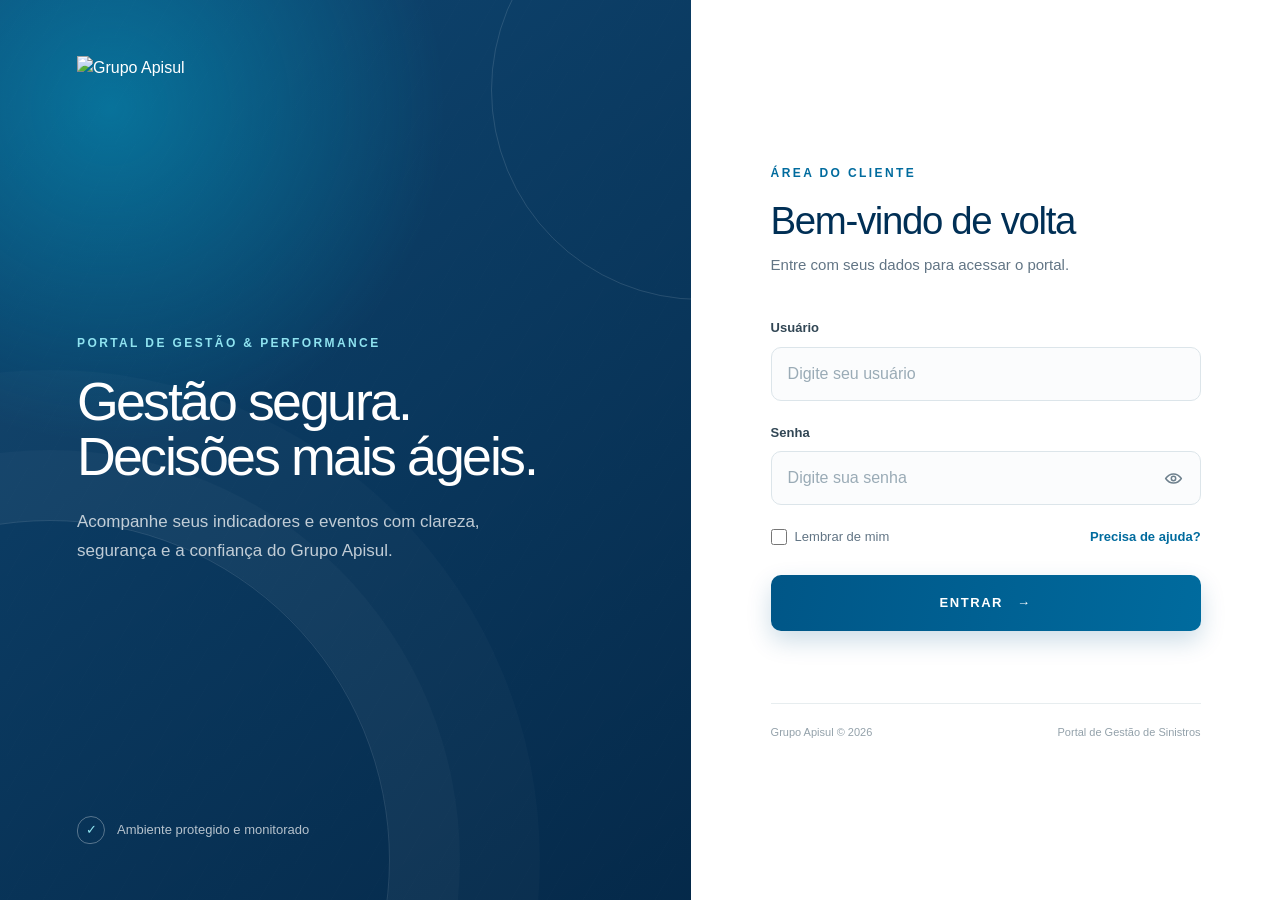
==== index.html @ d8684c1e "Portal do Cliente: código atual + base multi-tenant no Supabase - Site estático atual (login, dashbo" ====
<!DOCTYPE html><html lang="pt-BR"><head><script src="assets/config.local.js"></script><script defer src="assets/login-funcional.js"></script><meta charSet="utf-8"/><meta name="viewport" content="width=device-width, initial-scale=1"/><link rel="preload" as="image" href="assets/logo-apisul-branca.png"/><link rel="stylesheet" href="assets/index-DTaLYYXT.css" data-rsc-css-href="assets/index-DTaLYYXT.css" data-precedence="vite-rsc/importer-resources"/><link rel="modulepreload" href="assets/layout-segment-context-DkXwvmkM.js" crossorigin=""/><link rel="modulepreload" href="assets/rolldown-runtime-S-ySWqyJ.js" crossorigin=""/><link rel="modulepreload" href="assets/index-6vreRsWN.js" crossorigin=""/><link rel="modulepreload" href="assets/framework-DjPHiq1u.js" crossorigin=""/><link rel="modulepreload" href="assets/page-DOqHKVIl.js" crossorigin=""/><title>Portal de Gestão & Performance | APISUL</title><meta name="description" content="Portal de Gestão & Performance APISUL"/><link rel="shortcut icon" type="image/png" href="assets/icone-apisul.png"/><link rel="icon" type="image/png" href="assets/icone-apisul.png"/><meta name="codex-preview" content="development"/><script>self.__VINEXT_RSC_PARAMS__={}</script><script>self.__VINEXT_RSC_NAV__={"pathname":"/","searchParams":[]}</script><link rel="modulepreload" href="assets/index-6vreRsWN.js" />
<link rel="preload" href="assets/_vinext_fonts/geist-8ac0455e797f/geist-ff2310f5.woff2" as="font" type="font/woff2" crossorigin />
<link rel="preload" href="assets/_vinext_fonts/geist-8ac0455e797f/geist-875ccdd4.woff2" as="font" type="font/woff2" crossorigin />
<link rel="preload" href="assets/_vinext_fonts/geist-8ac0455e797f/geist-52306abf.woff2" as="font" type="font/woff2" crossorigin />
<link rel="preload" href="assets/_vinext_fonts/geist-8ac0455e797f/geist-001175b1.woff2" as="font" type="font/woff2" crossorigin />
<link rel="preload" href="assets/_vinext_fonts/geist-8ac0455e797f/geist-98bbbccb.woff2" as="font" type="font/woff2" crossorigin />
<link rel="preload" href="assets/_vinext_fonts/geist-mono-00e989178794/geist-mono-f6b33328.woff2" as="font" type="font/woff2" crossorigin />
<link rel="preload" href="assets/_vinext_fonts/geist-mono-00e989178794/geist-mono-44e03052.woff2" as="font" type="font/woff2" crossorigin />
<link rel="preload" href="assets/_vinext_fonts/geist-mono-00e989178794/geist-mono-0638449e.woff2" as="font" type="font/woff2" crossorigin />
<link rel="preload" href="assets/_vinext_fonts/geist-mono-00e989178794/geist-mono-971fb274.woff2" as="font" type="font/woff2" crossorigin />
<link rel="preload" href="assets/_vinext_fonts/geist-mono-00e989178794/geist-mono-44745446.woff2" as="font" type="font/woff2" crossorigin />
<link rel="preload" href="assets/_vinext_fonts/geist-mono-00e989178794/geist-mono-013b2f2f.woff2" as="font" type="font/woff2" crossorigin />
<style data-vinext-fonts>/* cyrillic-ext */
@font-face {
  font-family: 'Geist';
  font-style: normal;
  font-weight: 100 900;
  font-display: swap;
  src: url(assets/_vinext_fonts/geist-8ac0455e797f/geist-ff2310f5.woff2) format('woff2');
  unicode-range: U+0460-052F, U+1C80-1C8A, U+20B4, U+2DE0-2DFF, U+A640-A69F, U+FE2E-FE2F;
}
/* cyrillic */
@font-face {
  font-family: 'Geist';
  font-style: normal;
  font-weight: 100 900;
  font-display: swap;
  src: url(assets/_vinext_fonts/geist-8ac0455e797f/geist-875ccdd4.woff2) format('woff2');
  unicode-range: U+0301, U+0400-045F, U+0490-0491, U+04B0-04B1, U+2116;
}
/* vietnamese */
@font-face {
  font-family: 'Geist';
  font-style: normal;
  font-weight: 100 900;
  font-display: swap;
  src: url(assets/_vinext_fonts/geist-8ac0455e797f/geist-52306abf.woff2) format('woff2');
  unicode-range: U+0102-0103, U+0110-0111, U+0128-0129, U+0168-0169, U+01A0-01A1, U+01AF-01B0, U+0300-0301, U+0303-0304, U+0308-0309, U+0323, U+0329, U+1EA0-1EF9, U+20AB;
}
/* latin-ext */
@font-face {
  font-family: 'Geist';
  font-style: normal;
  font-weight: 100 900;
  font-display: swap;
  src: url(assets/_vinext_fonts/geist-8ac0455e797f/geist-001175b1.woff2) format('woff2');
  unicode-range: U+0100-02BA, U+02BD-02C5, U+02C7-02CC, U+02CE-02D7, U+02DD-02FF, U+0304, U+0308, U+0329, U+1D00-1DBF, U+1E00-1E9F, U+1EF2-1EFF, U+2020, U+20A0-20AB, U+20AD-20C0, U+2113, U+2C60-2C7F, U+A720-A7FF;
}
/* latin */
@font-face {
  font-family: 'Geist';
  font-style: normal;
  font-weight: 100 900;
  font-display: swap;
  src: url(assets/_vinext_fonts/geist-8ac0455e797f/geist-98bbbccb.woff2) format('woff2');
  unicode-range: U+0000-00FF, U+0131, U+0152-0153, U+02BB-02BC, U+02C6, U+02DA, U+02DC, U+0304, U+0308, U+0329, U+2000-206F, U+20AC, U+2122, U+2191, U+2193, U+2212, U+2215, U+FEFF, U+FFFD;
}

.__font_geist_0tvmz3h { font-family: 'Geist', sans-serif; }

.__variable_geist_0tvmz3h { --font-geist-sans: 'Geist', sans-serif; }

/* cyrillic-ext */
@font-face {
  font-family: 'Geist Mono';
  font-style: normal;
  font-weight: 100 900;
  font-display: swap;
  src: url(assets/_vinext_fonts/geist-mono-00e989178794/geist-mono-f6b33328.woff2) format('woff2');
  unicode-range: U+0460-052F, U+1C80-1C8A, U+20B4, U+2DE0-2DFF, U+A640-A69F, U+FE2E-FE2F;
}
/* cyrillic */
@font-face {
  font-family: 'Geist Mono';
  font-style: normal;
  font-weight: 100 900;
  font-display: swap;
  src: url(assets/_vinext_fonts/geist-mono-00e989178794/geist-mono-44e03052.woff2) format('woff2');
  unicode-range: U+0301, U+0400-045F, U+0490-0491, U+04B0-04B1, U+2116;
}
/* symbols2 */
@font-face {
  font-family: 'Geist Mono';
  font-style: normal;
  font-weight: 100 900;
  font-display: swap;
  src: url(assets/_vinext_fonts/geist-mono-00e989178794/geist-mono-0638449e.woff2) format('woff2');
  unicode-range: U+2000-2001, U+2004-2008, U+200A, U+23B8-23BD, U+2500-259F;
}
/* vietnamese */
@font-face {
  font-family: 'Geist Mono';
  font-style: normal;
  font-weight: 100 900;
  font-display: swap;
  src: url(assets/_vinext_fonts/geist-mono-00e989178794/geist-mono-971fb274.woff2) format('woff2');
  unicode-range: U+0102-0103, U+0110-0111, U+0128-0129, U+0168-0169, U+01A0-01A1, U+01AF-01B0, U+0300-0301, U+0303-0304, U+0308-0309, U+0323, U+0329, U+1EA0-1EF9, U+20AB;
}
/* latin-ext */
@font-face {
  font-family: 'Geist Mono';
  font-style: normal;
  font-weight: 100 900;
  font-display: swap;
  src: url(assets/_vinext_fonts/geist-mono-00e989178794/geist-mono-44745446.woff2) format('woff2');
  unicode-range: U+0100-02BA, U+02BD-02C5, U+02C7-02CC, U+02CE-02D7, U+02DD-02FF, U+0304, U+0308, U+0329, U+1D00-1DBF, U+1E00-1E9F, U+1EF2-1EFF, U+2020, U+20A0-20AB, U+20AD-20C0, U+2113, U+2C60-2C7F, U+A720-A7FF;
}
/* latin */
@font-face {
  font-family: 'Geist Mono';
  font-style: normal;
  font-weight: 100 900;
  font-display: swap;
  src: url(assets/_vinext_fonts/geist-mono-00e989178794/geist-mono-013b2f2f.woff2) format('woff2');
  unicode-range: U+0000-00FF, U+0131, U+0152-0153, U+02BB-02BC, U+02C6, U+02DA, U+02DC, U+0304, U+0308, U+0329, U+2000-206F, U+20AC, U+2122, U+2191, U+2193, U+2212, U+2215, U+FEFF, U+FFFD;
}

.__font_geist_mono_1diim1n { font-family: 'Geist Mono', sans-serif; }

.__variable_geist_mono_1diim1n { --font-geist-mono: 'Geist Mono', sans-serif; }
</style>
</head><body class="__variable_geist_0tvmz3h __variable_geist_mono_1diim1n antialiased"><main class="login-page"><section class="brand-panel" aria-label="Portal de Gestão & Performance Apisul"><div class="brand-noise"></div><div class="brand-content"><img class="apisul-logo apisul-logo--white" src="assets/logo-apisul-branca.png" alt="Grupo Apisul"/><div class="brand-copy"><span class="eyebrow">Portal de Gestão & Performance</span><h1 aria-label="Gestão segura. Decisões mais ágeis."><span class="hero-line" aria-hidden="true"><span class="hero-character" style="animation-delay:0.22s">G</span><span class="hero-character" style="animation-delay:0.237s">e</span><span class="hero-character" style="animation-delay:0.254s">s</span><span class="hero-character" style="animation-delay:0.271s">t</span><span class="hero-character" style="animation-delay:0.28800000000000003s">ã</span><span class="hero-character" style="animation-delay:0.305s">o</span><span class="hero-character" style="animation-delay:0.322s"> </span><span class="hero-character" style="animation-delay:0.339s">s</span><span class="hero-character" style="animation-delay:0.356s">e</span><span class="hero-character" style="animation-delay:0.373s">g</span><span class="hero-character" style="animation-delay:0.39s">u</span><span class="hero-character" style="animation-delay:0.40700000000000003s">r</span><span class="hero-character" style="animation-delay:0.42400000000000004s">a</span><span class="hero-character" style="animation-delay:0.44100000000000006s">.</span></span><span class="hero-line" aria-hidden="true"><span class="hero-character" style="animation-delay:0.458s">D</span><span class="hero-character" style="animation-delay:0.475s">e</span><span class="hero-character" style="animation-delay:0.492s">c</span><span class="hero-character" style="animation-delay:0.509s">i</span><span class="hero-character" style="animation-delay:0.526s">s</span><span class="hero-character" style="animation-delay:0.543s">õ</span><span class="hero-character" style="animation-delay:0.56s">e</span><span class="hero-character" style="animation-delay:0.5770000000000001s">s</span><span class="hero-character" style="animation-delay:0.594s"> </span><span class="hero-character" style="animation-delay:0.611s">m</span><span class="hero-character" style="animation-delay:0.628s">a</span><span class="hero-character" style="animation-delay:0.645s">i</span><span class="hero-character" style="animation-delay:0.662s">s</span><span class="hero-character" style="animation-delay:0.679s"> </span><span class="hero-character" style="animation-delay:0.6960000000000001s">á</span><span class="hero-character" style="animation-delay:0.7130000000000001s">g</span><span class="hero-character" style="animation-delay:0.73s">e</span><span class="hero-character" style="animation-delay:0.747s">i</span><span class="hero-character" style="animation-delay:0.764s">s</span><span class="hero-character" style="animation-delay:0.781s">.</span></span></h1><p>Acompanhe seus indicadores e eventos com clareza, segurança e a confiança do Grupo Apisul.</p></div><div class="security-note"><span class="shield">✓</span>Ambiente protegido e monitorado</div></div></section><section class="form-panel"><div class="form-wrap"><img class="mobile-logo" src="assets/logo-apisul-branca.png" alt="Grupo Apisul"/><header><span class="eyebrow eyebrow--blue">Área do cliente</span><h2>Bem-vindo de volta</h2><p>Entre com seus dados para acessar o portal.</p></header><form id="login-form" noValidate=""><div class="field"><label for="login">Usuário</label><input id="login" type="text" autoComplete="username" placeholder="Digite seu usuário" required="" name="login" value=""/></div><div class="field"><label for="password">Senha</label><div class="password-wrap"><input id="password" type="password" autoComplete="current-password" placeholder="Digite sua senha" required="" name="password" value=""/><button class="eye-button" type="button" aria-label="Mostrar senha" aria-pressed="false"><svg viewBox="0 0 24 24" aria-hidden="true"><path d="M3 12s3.7-5.2 9-5.2 9 5.2 9 5.2-3.7 5.2-9 5.2S3 12 3 12z"></path><circle cx="12" cy="12" r="2.5"></circle></svg></button></div></div><div class="form-options"><label class="remember"><input type="checkbox" name="remember"/><span>Lembrar de mim</span></label><a href="https://wa.me/5541991032172?text=Ol%C3%A1,%20preciso%20de%20ajuda%20para%20acessar%20o%20portal%20de%20sinistros." target="_blank" rel="noopener noreferrer" aria-label="Precisa de ajuda? Fale conosco pelo WhatsApp">Precisa de ajuda?</a></div><button class="submit-button" type="submit"><span>ENTRAR</span><span aria-hidden="true">→</span></button></form><footer><span>Grupo Apisul © 2026</span><span>Portal de Gestão de Sinistros</span></footer></div></section></main><script id="_R_">import("assets/index-6vreRsWN.js")</script></body></html><script>self.__VINEXT_RSC_CHUNKS__=self.__VINEXT_RSC_CHUNKS__||[];self.__VINEXT_RSC_CHUNKS__.push("2:I[\"8c0f216c4604\",[],\"Children\",1]\n3:I[\"15c18cfaeeff\",[],\"LayoutSegmentProvider\",1]\n4:I[\"8c0f216c4604\",[],\"Slot\",1]\n5:I[\"593f344dc510\",[],\"RedirectBoundary\",1]\n:HL[\"assets/index-DTaLYYXT.css\",\"style\"]\n0:{\"__route\":\"route:/\",\"__interceptionContext\":null,\"__layoutIds\":[\"layout:/\"],\"__rootLayout\":\"/\",\"page:/\":\"$L1\",\"layout:/\":[[[[\"$\",\"link\",\"css:assets/index-DTaLYYXT.css\",{\"rel\":\"stylesheet\",\"precedence\":\"vite-rsc/importer-resources\",\"href\":\"assets/index-DTaLYYXT.css\",\"data-rsc-css-href\":\"assets/index-DTaLYYXT.css\"}],\"$undefined\"],[\"$\",\"html\",null,{\"lang\":\"en\",\"children\":[\"$\",\"body\",null,{\"className\":\"__variable_geist_0tvmz3h __variable_geist_mono_1diim1n antialiased\",\"children\":[\"$\",\"$L2\",null,{}]}]}]],null],\"route:/\":[[[\"$\",\"meta\",null,{\"charSet\":\"utf-8\"}],[[\"$\",\"title\",\"0\",{\"children\":\"Portal de Gestão & Performance | APISUL\"}],[\"$\",\"meta\",\"1\",{\"name\":\"description\",\"content\":\"Portal de Gestão & Performance APISUL\"}],[\"$\",\"link\",\"2\",{\"rel\":\"shortcut icon\",\"href\":\"assets/icone-apisul.png\"}],[\"$\",\"link\",\"3\",{\"rel\":\"icon\",\"href\":\"assets/icone-apisul.png\"}],[\"$\",\"meta\",\"4\",{\"name\":\"codex-preview\",\"content\":\"development\"}]],[[\"$\",\"meta\",\"0\",{\"name\":\"viewport\",\"content\":\"width=device-width, initial-scale=1\"}]]],[\"$\",\"$L3\",null,{\"segmentMap\":{\"children\":[]},\"children\":[\"$\",\"$L4\",null,{\"id\":\"layout:/\",\"parallelSlots\":\"$undefined\",\"children\":[\"$\",\"$L5\",null,{\"children\":[\"$\",\"$L3\",null,{\"segmentMap\":{\"children\":[]},\"children\":[\"$\",\"$L4\",null,{\"id\":\"page:/\"}]}]}]}]}]],\"__layoutFlags\":{\"layout:/\":\"s\"},\"__artifactCompatibility\":{\"schemaVersion\":1,\"graphVersion\":\"app-route-graph:4uhn5s1wvoptc\",\"deploymentVersion\":\"51b3cd60-5f84-4f43-9ebd-02b83303400e\",\"appElementsSchemaVersion\":1,\"rscPayloadSchemaVersion\":1,\"rootBoundaryId\":\"/\",\"renderEpoch\":null}}\n")</script><script>self.__VINEXT_RSC_CHUNKS__=self.__VINEXT_RSC_CHUNKS__||[];self.__VINEXT_RSC_CHUNKS__.push("6:I[\"6efdf509a785\",[],\"default\",1]\n1:[\"$\",\"$L6\",null,{\"params\":\"$@7\",\"searchParams\":\"$@8\"}]\n7:{}\n8:{}\n")</script><script>self.__VINEXT_RSC_DONE__=true</script>
---- assets/index-DTaLYYXT.css ----
/*! tailwindcss v4.2.1 | MIT License | https://tailwindcss.com */
@layer theme{:root,:host{--font-sans:ui-sans-serif, system-ui, sans-serif, "Apple Color Emoji", "Segoe UI Emoji", "Segoe UI Symbol", "Noto Color Emoji";--font-mono:ui-monospace, SFMono-Regular, Menlo, Monaco, Consolas, "Liberation Mono", "Courier New", monospace;--spacing:.25rem;--default-font-family:var(--font-sans);--default-mono-font-family:var(--font-mono)}}@layer base{*,:after,:before,::backdrop{box-sizing:border-box;border:0 solid;margin:0;padding:0}::file-selector-button{box-sizing:border-box;border:0 solid;margin:0;padding:0}html,:host{-webkit-text-size-adjust:100%;tab-size:4;line-height:1.5;font-family:var(--default-font-family,ui-sans-serif, system-ui, sans-serif, "Apple Color Emoji", "Segoe UI Emoji", "Segoe UI Symbol", "Noto Color Emoji");font-feature-settings:var(--default-font-feature-settings,normal);font-variation-settings:var(--default-font-variation-settings,normal);-webkit-tap-highlight-color:transparent}hr{height:0;color:inherit;border-top-width:1px}abbr:where([title]){-webkit-text-decoration:underline dotted;text-decoration:underline dotted}h1,h2,h3,h4,h5,h6{font-size:inherit;font-weight:inherit}a{color:inherit;-webkit-text-decoration:inherit;-webkit-text-decoration:inherit;-webkit-text-decoration:inherit;-webkit-text-decoration:inherit;text-decoration:inherit}b,strong{font-weight:bolder}code,kbd,samp,pre{font-family:var(--default-mono-font-family,ui-monospace, SFMono-Regular, Menlo, Monaco, Consolas, "Liberation Mono", "Courier New", monospace);font-feature-settings:var(--default-mono-font-feature-settings,normal);font-variation-settings:var(--default-mono-font-variation-settings,normal);font-size:1em}small{font-size:80%}sub,sup{vertical-align:baseline;font-size:75%;line-height:0;position:relative}sub{bottom:-.25em}sup{top:-.5em}table{text-indent:0;border-color:inherit;border-collapse:collapse}:-moz-focusring{outline:auto}progress{vertical-align:baseline}summary{display:list-item}ol,ul,menu{list-style:none}img,svg,video,canvas,audio,iframe,embed,object{vertical-align:middle;display:block}img,video{max-width:100%;height:auto}button,input,select,optgroup,textarea{font:inherit;font-feature-settings:inherit;font-variation-settings:inherit;letter-spacing:inherit;color:inherit;opacity:1;background-color:#0000;border-radius:0}::file-selector-button{font:inherit;font-feature-settings:inherit;font-variation-settings:inherit;letter-spacing:inherit;color:inherit;opacity:1;background-color:#0000;border-radius:0}:where(select:is([multiple],[size])) optgroup{font-weight:bolder}:where(select:is([multiple],[size])) optgroup option{padding-inline-start:20px}::file-selector-button{margin-inline-end:4px}::placeholder{opacity:1}@supports (not ((-webkit-appearance:-apple-pay-button))) or (contain-intrinsic-size:1px){::placeholder{color:currentColor}@supports (color:color-mix(in lab, red, red)){::placeholder{color:color-mix(in oklab, currentcolor 50%, transparent)}}}textarea{resize:vertical}::-webkit-search-decoration{-webkit-appearance:none}::-webkit-date-and-time-value{min-height:1lh;text-align:inherit}::-webkit-datetime-edit{display:inline-flex}::-webkit-datetime-edit-fields-wrapper{padding:0}::-webkit-datetime-edit{padding-block:0}::-webkit-datetime-edit-year-field{padding-block:0}::-webkit-datetime-edit-month-field{padding-block:0}::-webkit-datetime-edit-day-field{padding-block:0}::-webkit-datetime-edit-hour-field{padding-block:0}::-webkit-datetime-edit-minute-field{padding-block:0}::-webkit-datetime-edit-second-field{padding-block:0}::-webkit-datetime-edit-millisecond-field{padding-block:0}::-webkit-datetime-edit-meridiem-field{padding-block:0}::-webkit-calendar-picker-indicator{line-height:1}:-moz-ui-invalid{box-shadow:none}button,input:where([type=button],[type=reset],[type=submit]){appearance:button}::file-selector-button{appearance:button}::-webkit-inner-spin-button{height:auto}::-webkit-outer-spin-button{height:auto}[hidden]:where(:not([hidden=until-found])){display:none!important}}@layer components;@layer utilities{.visible{visibility:visible}.relative{position:relative}.start{inset-inline-start:var(--spacing)}.grid{display:grid}.table{display:table}.antialiased{-webkit-font-smoothing:antialiased;-moz-osx-font-smoothing:grayscale}}:root{--blue-950:#002f55;--blue-900:#003f70;--blue-800:#005687;--blue-700:#006b9e;--ink:#172b3a;--muted:#627585;--line:#dce5ea;--surface:#f7fafb}*{box-sizing:border-box}html,body{min-height:100%}body{color:var(--ink);background:var(--surface);margin:0;font-family:Arial,Helvetica,sans-serif}button,input{font:inherit}.login-page{grid-template-columns:minmax(440px,1.08fr) minmax(480px,.92fr);min-height:100vh;display:grid}.brand-panel{color:#fff;background:radial-gradient(circle at 16% 12%,#00b4da6b,#0000 34%),linear-gradient(145deg,#003b69f0,#002546fa);min-height:100vh;position:relative;overflow:hidden}.brand-panel:before,.brand-panel:after{content:"";border:1px solid #ffffff1f;border-radius:50%;position:absolute}.brand-panel:before{width:680px;height:680px;bottom:-300px;left:-290px;box-shadow:0 0 0 70px #ffffff06,0 0 0 150px #ffffff05}.brand-panel:after{width:420px;height:420px;top:-120px;right:-220px}.brand-noise{opacity:.18;background-image:linear-gradient(120deg,#0000 48%,#ffffff0d 49%,#0000 50%);background-size:36px 36px;position:absolute;inset:0}.brand-content{z-index:1;flex-direction:column;width:min(100%,690px);min-height:100vh;margin-inline:auto;padding:56px 76px;display:flex;position:relative}.apisul-logo{object-fit:contain;width:228px;height:auto;display:block}.apisul-logo--white{filter:drop-shadow(0 4px 14px #00193129);align-self:flex-start}.brand-copy{max-width:520px;margin:auto 0}@keyframes soft-rise{0%{opacity:0;filter:blur(5px);transform:translateY(44px)scale(.985)}to{opacity:1;filter:blur();transform:translateY(0)scale(1)}}@keyframes character-rise{0%{opacity:0;filter:blur(7px);transform:translateY(62px)scale(.96)}to{opacity:1;filter:blur();transform:translateY(0)scale(1)}}.brand-content>.apisul-logo,.brand-copy>.eyebrow,.brand-copy>p,.security-note{opacity:0;will-change:opacity, transform;animation:.88s cubic-bezier(.16,1,.3,1) forwards soft-rise}.brand-content>.apisul-logo{animation-delay:80ms}.brand-copy>.eyebrow{animation-delay:.12s}.brand-copy>p{animation-delay:.9s}.security-note{animation-delay:1.02s}.eyebrow{color:#8fe3f0;letter-spacing:.2em;text-transform:uppercase;margin-bottom:22px;font-size:12px;font-weight:800;display:inline-block}.eyebrow--blue{color:var(--blue-700);margin-bottom:18px}.brand-copy h1{letter-spacing:-.045em;margin:0 0 24px;font-size:clamp(42px,4.2vw,66px);line-height:1.02}.hero-line{margin-bottom:-.08em;padding-bottom:.08em;display:block;overflow:hidden}.hero-character{opacity:0;will-change:opacity, transform;animation:.92s cubic-bezier(.16,1,.3,1) forwards character-rise;display:inline-block}.brand-copy p{color:#ffffffbd;max-width:450px;margin:0;font-size:17px;line-height:1.7}.security-note{color:#ffffffb3;align-items:center;gap:12px;font-size:13px;display:flex}.shield{color:#91e6f1;border:1px solid #ffffff52;border-radius:50% 50% 50% 12px;place-items:center;width:28px;height:28px;display:grid}.form-panel{background:#fff;place-items:center;min-height:100vh;padding:48px 68px;display:grid}.form-wrap{width:min(100%,430px)}.mobile-logo{width:180px;display:none}.form-wrap header h2{color:var(--blue-950);letter-spacing:-.035em;margin:0 0 12px;font-size:clamp(34px,3vw,44px);line-height:1.1}.form-wrap header p{color:var(--muted);margin:0 0 42px;font-size:15px}.field{margin-bottom:22px}.field label{color:#314654;margin-bottom:9px;font-size:13px;font-weight:700;display:block}.field input{border:1px solid var(--line);width:100%;height:54px;color:var(--ink);background:#fbfcfd;border-radius:10px;outline:none;padding:0 16px;transition:all .2s}.field input::placeholder{color:#9aabb6}.field input:focus{border-color:var(--blue-700);background:#fff;box-shadow:0 0 0 4px #006b9e1a}.password-wrap{position:relative}.password-wrap input{padding-right:54px}.eye-button{color:#6e808d;cursor:pointer;background:0 0;border:0;border-radius:8px;place-items:center;width:40px;height:40px;display:grid;position:absolute;top:7px;right:7px}.eye-button:hover{color:var(--blue-800);background:#edf4f7}.eye-button svg{fill:none;stroke:currentColor;stroke-width:1.7px;stroke-linecap:round;stroke-linejoin:round;width:21px}.form-options{justify-content:space-between;align-items:center;gap:20px;margin:2px 0 28px;font-size:13px;display:flex}.remember{color:var(--muted);cursor:pointer;align-items:center;gap:8px;display:flex}.remember input{width:16px;height:16px;accent-color:var(--blue-700)}.form-options a{color:var(--blue-700);font-weight:700;text-decoration:none}.form-options a:hover{text-decoration:underline}.submit-button{color:#fff;background:linear-gradient(100deg,var(--blue-800),var(--blue-700));letter-spacing:.12em;cursor:pointer;border:0;border-radius:10px;justify-content:center;align-items:center;gap:14px;width:100%;height:56px;font-size:13px;font-weight:800;transition:all .2s;display:flex;box-shadow:0 10px 24px #00568733}.submit-button:hover:not(:disabled){transform:translateY(-1px);box-shadow:0 13px 28px #00568747}.submit-button:disabled{opacity:.72;cursor:wait}.message{border-radius:9px;margin:16px 0 0;padding:12px 14px;font-size:13px;line-height:1.4;display:none}.message.error{color:#9b2832;background:#fff1f2;border:1px solid #ffd7da;display:block}.message.success{color:#087522;background:#e7f8ec;border:1px solid #c8ebd2;display:block}.form-wrap footer{color:#93a1aa;border-top:1px solid #e7edef;justify-content:space-between;gap:20px;margin-top:72px;padding-top:20px;font-size:11px;display:flex}.dashboard-page{color:#fff;background:radial-gradient(circle at 16% 12%,#00b4da6b,#0000 34%),linear-gradient(145deg,#003b69,#002546);place-items:center;min-height:100vh;padding:116px 32px 32px;display:grid;position:relative}.dashboard-header{z-index:2;-webkit-backdrop-filter:blur(14px);backdrop-filter:blur(14px);background:#00254694;border-bottom:1px solid #ffffff1f;justify-content:space-between;align-items:center;gap:24px;min-height:86px;padding:18px clamp(24px,4vw,64px);display:flex;position:absolute;top:0;left:0;right:0}.dashboard-header-logo{width:148px;height:auto}.user-profile{align-items:center;gap:13px;display:flex}.user-profile-copy{flex-direction:column;align-items:flex-end;gap:3px;min-width:0;display:flex}.user-profile-copy span{color:#ffffff94;letter-spacing:.1em;text-transform:uppercase;font-size:10px;font-weight:700}.user-profile-copy strong{color:#fff;text-overflow:ellipsis;white-space:nowrap;max-width:min(34vw,280px);font-size:14px;font-weight:700;overflow:hidden}.user-avatar{width:48px;height:48px;color:var(--blue-950);letter-spacing:.04em;background:#fff;border:2px solid #8fe3f0bf;border-radius:50%;flex:0 0 48px;place-items:center;font-size:14px;font-weight:800;display:grid;overflow:hidden;box-shadow:0 6px 20px #0016293d}.user-avatar img{object-fit:cover;width:100%;height:100%}.dashboard-card{background:#ffffff14;border:1px solid #ffffff29;border-radius:22px;width:min(100%,720px);padding:56px;box-shadow:0 24px 70px #001c3447}.dashboard-logo{width:190px;height:auto;margin-bottom:58px}.dashboard-card h1{letter-spacing:-.045em;margin:0 0 18px;font-size:clamp(38px,6vw,64px)}.dashboard-card p{color:#ffffffbd;max-width:590px;margin:0;font-size:17px;line-height:1.7}@media (width<=900px){.login-page{grid-template-columns:1fr}.brand-panel{display:none}.form-panel{background:linear-gradient(#edf7fa 0,#fff 34%);padding:42px 24px}.mobile-logo{filter:brightness(0)saturate()invert(27%)sepia(36%)saturate(1800%)hue-rotate(157deg);margin-bottom:62px;display:block}.form-wrap footer{margin-top:54px}}@media (width<=480px){.form-panel{place-items:start center;padding-top:30px}.mobile-logo{margin-bottom:48px}.form-wrap header p{margin-bottom:32px}.form-options{align-items:flex-start}.form-wrap footer{flex-direction:column;gap:5px}.dashboard-page{padding:106px 18px 18px}.dashboard-header{min-height:76px;padding:14px 18px}.dashboard-header-logo{width:118px}.user-profile-copy span{display:none}.user-profile-copy strong{max-width:38vw;font-size:13px}.user-avatar{flex-basis:42px;width:42px;height:42px}.dashboard-card{padding:36px 28px}}@media (prefers-reduced-motion:reduce){*{scroll-behavior:auto!important;transition:none!important}.brand-content>.apisul-logo,.brand-copy>.eyebrow,.brand-copy>p,.hero-character,.security-note{opacity:1;filter:none;transform:none;animation:none!important}}
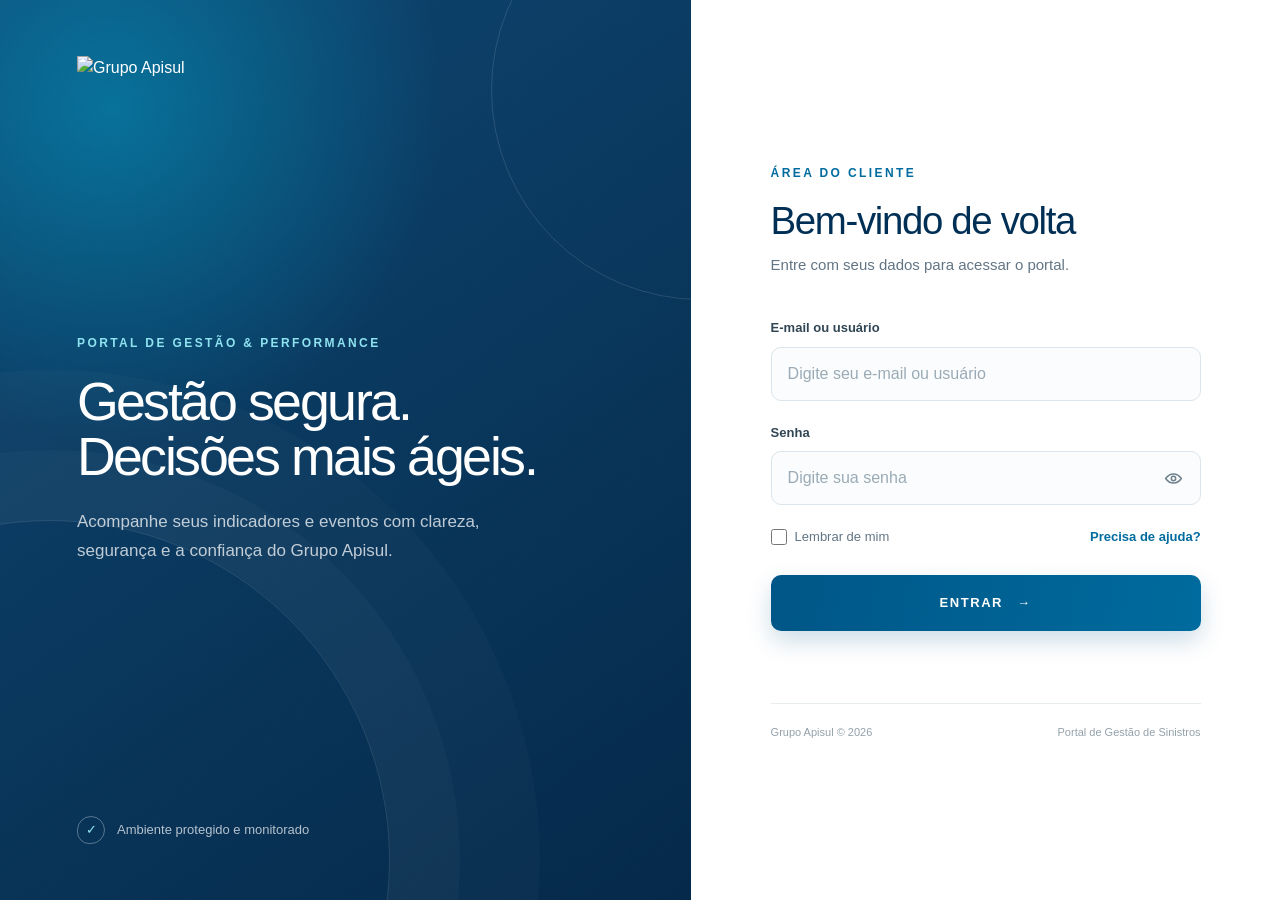
==== commit e6ebf0f3: "Login e módulos GR/GL lendo do Supabase - Login por e-mail ou usuário via Supabase Auth (RPC email_p" ====
--- a/index.html
+++ b/index.html
@@ -1,4 +1,4 @@
-<!DOCTYPE html><html lang="pt-BR"><head><script src="assets/config.local.js"></script><script defer src="assets/login-funcional.js"></script><meta charSet="utf-8"/><meta name="viewport" content="width=device-width, initial-scale=1"/><link rel="preload" as="image" href="assets/logo-apisul-branca.png"/><link rel="stylesheet" href="assets/index-DTaLYYXT.css" data-rsc-css-href="assets/index-DTaLYYXT.css" data-precedence="vite-rsc/importer-resources"/><link rel="modulepreload" href="assets/layout-segment-context-DkXwvmkM.js" crossorigin=""/><link rel="modulepreload" href="assets/rolldown-runtime-S-ySWqyJ.js" crossorigin=""/><link rel="modulepreload" href="assets/index-6vreRsWN.js" crossorigin=""/><link rel="modulepreload" href="assets/framework-DjPHiq1u.js" crossorigin=""/><link rel="modulepreload" href="assets/page-DOqHKVIl.js" crossorigin=""/><title>Portal de Gestão & Performance | APISUL</title><meta name="description" content="Portal de Gestão & Performance APISUL"/><link rel="shortcut icon" type="image/png" href="assets/icone-apisul.png"/><link rel="icon" type="image/png" href="assets/icone-apisul.png"/><meta name="codex-preview" content="development"/><script>self.__VINEXT_RSC_PARAMS__={}</script><script>self.__VINEXT_RSC_NAV__={"pathname":"/","searchParams":[]}</script><link rel="modulepreload" href="assets/index-6vreRsWN.js" />
+<!DOCTYPE html><html lang="pt-BR"><head><script src="https://cdn.jsdelivr.net/npm/@supabase/supabase-js@2.45.4/dist/umd/supabase.js"></script><script src="assets/portal-data.js"></script><script defer src="assets/login-funcional.js"></script><meta charSet="utf-8"/><meta name="viewport" content="width=device-width, initial-scale=1"/><link rel="preload" as="image" href="assets/logo-apisul-branca.png"/><link rel="stylesheet" href="assets/index-DTaLYYXT.css" data-rsc-css-href="assets/index-DTaLYYXT.css" data-precedence="vite-rsc/importer-resources"/><link rel="modulepreload" href="assets/layout-segment-context-DkXwvmkM.js" crossorigin=""/><link rel="modulepreload" href="assets/rolldown-runtime-S-ySWqyJ.js" crossorigin=""/><link rel="modulepreload" href="assets/index-6vreRsWN.js" crossorigin=""/><link rel="modulepreload" href="assets/framework-DjPHiq1u.js" crossorigin=""/><link rel="modulepreload" href="assets/page-DOqHKVIl.js" crossorigin=""/><title>Portal de Gestão & Performance | APISUL</title><meta name="description" content="Portal de Gestão & Performance APISUL"/><link rel="shortcut icon" type="image/png" href="assets/icone-apisul.png"/><link rel="icon" type="image/png" href="assets/icone-apisul.png"/><meta name="codex-preview" content="development"/><script>self.__VINEXT_RSC_PARAMS__={}</script><script>self.__VINEXT_RSC_NAV__={"pathname":"/","searchParams":[]}</script><link rel="modulepreload" href="assets/index-6vreRsWN.js" />
 <link rel="preload" href="assets/_vinext_fonts/geist-8ac0455e797f/geist-ff2310f5.woff2" as="font" type="font/woff2" crossorigin />
 <link rel="preload" href="assets/_vinext_fonts/geist-8ac0455e797f/geist-875ccdd4.woff2" as="font" type="font/woff2" crossorigin />
 <link rel="preload" href="assets/_vinext_fonts/geist-8ac0455e797f/geist-52306abf.woff2" as="font" type="font/woff2" crossorigin />
